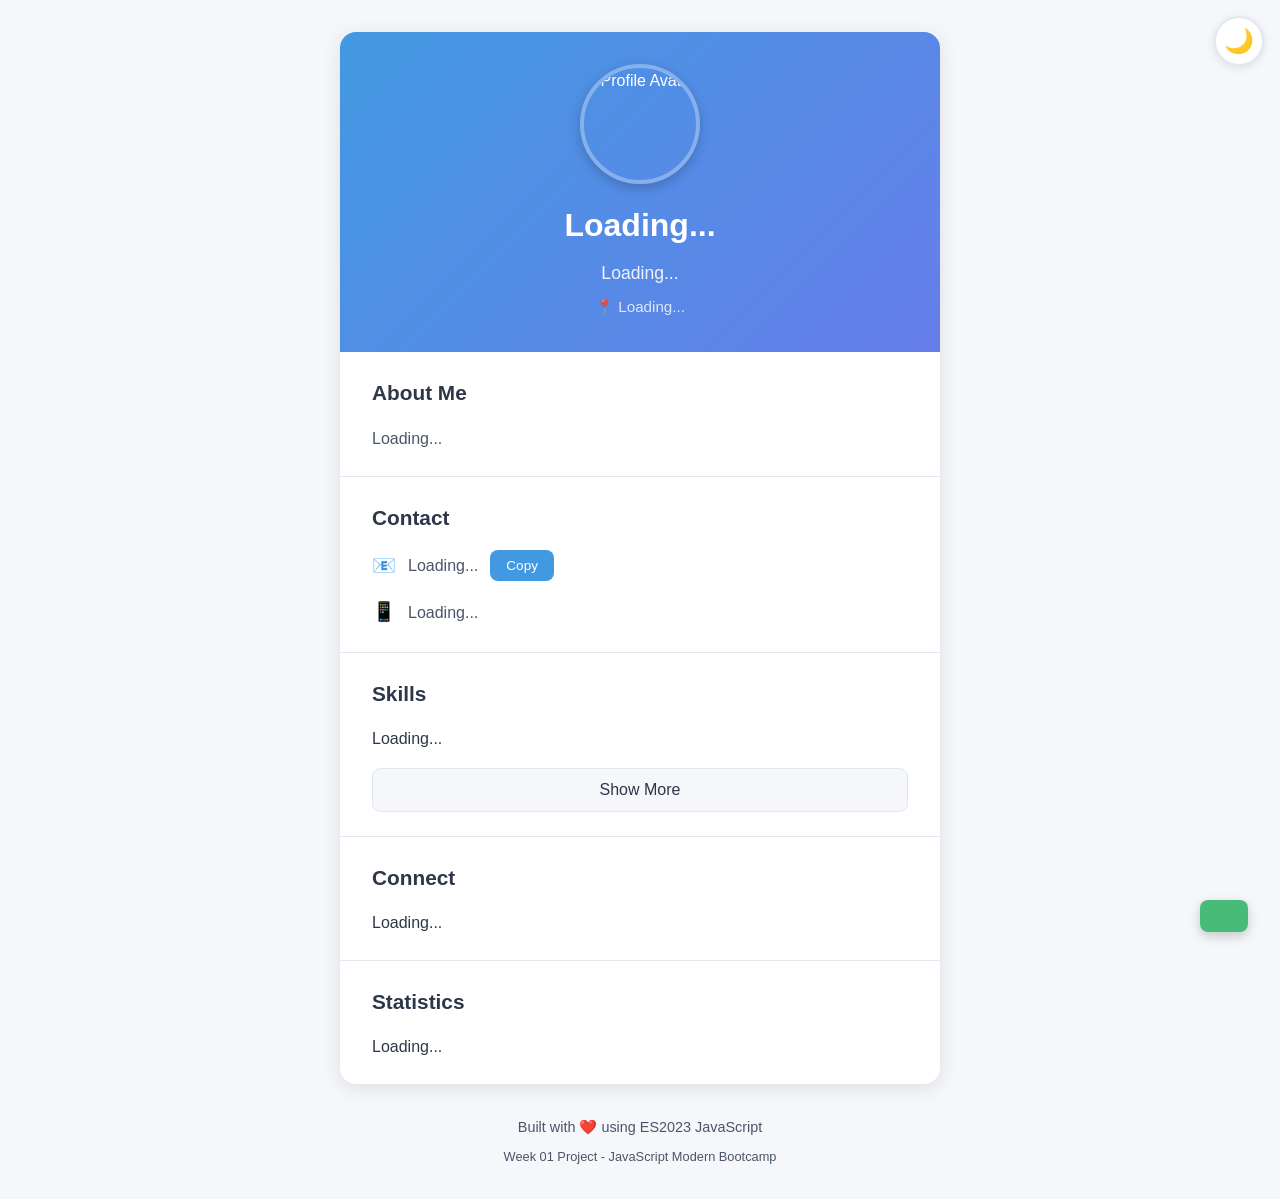
==== bc-javascript-es2023/bootcamp/week-01/3-proyecto/index.html @ 995c9fe5 "actualizacion" ====
<!DOCTYPE html>
<html lang="en">
<head>
  <meta charset="UTF-8">
  <meta name="viewport" content="width=device-width, initial-scale=1.0">
  <title>Interactive Business Card</title>
  <link rel="stylesheet" href="styles.css">
</head>
<body>
  <div class="container">
    <!-- Theme Toggle Button -->
    <button id="themeToggle" class="theme-toggle" aria-label="Toggle theme">
      <span class="theme-icon">🌙</span>
    </button>

    <!-- Business Card -->
    <div class="card" id="businessCard">
      <!-- Header Section -->
      <div class="card-header">
        <div class="avatar">
          <img src="https://via.placeholder.com/150" alt="Profile Avatar" id="avatarImg">
        </div>
        <div class="header-info">
          <h1 id="userName">Loading...</h1>
          <p class="title" id="userTitle">Loading...</p>
          <p class="location" id="userLocation">📍 Loading...</p>
        </div>
      </div>

      <!-- Bio Section -->
      <div class="card-section">
        <h2>About Me</h2>
        <p id="userBio" class="bio">Loading...</p>
      </div>

      <!-- Contact Section -->
      <div class="card-section">
        <h2>Contact</h2>
        <div class="contact-info">
          <div class="contact-item">
            <span class="icon">📧</span>
            <span id="userEmail">Loading...</span>
            <button id="copyEmailBtn" class="btn btn-small">Copy</button>
          </div>
          <div class="contact-item">
            <span class="icon">📱</span>
            <span id="userPhone">Loading...</span>
          </div>
        </div>
      </div>

      <!-- Skills Section -->
      <div class="card-section">
        <h2>Skills</h2>
        <div id="skillsList" class="skills-list">
          Loading...
        </div>
        <button id="toggleSkills" class="btn btn-secondary">Show More</button>
      </div>

      <!-- Social Media Section -->
      <div class="card-section">
        <h2>Connect</h2>
        <div id="socialLinks" class="social-links">
          Loading...
        </div>
      </div>

      <!-- Statistics Section -->
      <div class="card-section">
        <h2>Statistics</h2>
        <div id="stats" class="stats-grid">
          Loading...
        </div>
      </div>
    </div>

    <!-- Footer -->
    <footer class="footer">
      <p>Built with ❤️ using ES2023 JavaScript</p>
      <p class="small">Week 01 Project - JavaScript Modern Bootcamp</p>
    </footer>
  </div>

  <!-- Toast Notification -->
  <div id="toast" class="toast">
    <span id="toastMessage"></span>
  </div>

  <script src="starter/script.js"></script>
</body>
</html>
---- bc-javascript-es2023/bootcamp/week-01/3-proyecto/styles.css ----
/* ============================================
   CSS Variables for Theming
   ============================================ */
:root {
  --bg-primary: #f5f7fa;
  --bg-secondary: #ffffff;
  --text-primary: #2d3748;
  --text-secondary: #4a5568;
  --accent: #4299e1;
  --accent-hover: #3182ce;
  --border: #e2e8f0;
  --shadow: rgba(0, 0, 0, 0.1);
  --success: #48bb78;
  --transition: 0.3s ease;
}

[data-theme="dark"] {
  --bg-primary: #1a202c;
  --bg-secondary: #2d3748;
  --text-primary: #f7fafc;
  --text-secondary: #e2e8f0;
  --border: #4a5568;
  --shadow: rgba(0, 0, 0, 0.3);
}

/* ============================================
   Reset & Base Styles
   ============================================ */
* {
  margin: 0;
  padding: 0;
  box-sizing: border-box;
}

body {
  font-family: -apple-system, BlinkMacSystemFont, 'Segoe UI', Roboto, Oxygen, Ubuntu, Cantarell, sans-serif;
  background: var(--bg-primary);
  color: var(--text-primary);
  line-height: 1.6;
  transition: background var(--transition), color var(--transition);
}

/* ============================================
   Container & Layout
   ============================================ */
.container {
  max-width: 800px;
  margin: 0 auto;
  padding: 2rem 1rem;
  min-height: 100vh;
  display: flex;
  flex-direction: column;
  align-items: center;
}

/* ============================================
   Theme Toggle Button
   ============================================ */
.theme-toggle {
  position: fixed;
  top: 1rem;
  right: 1rem;
  background: var(--bg-secondary);
  border: 2px solid var(--border);
  border-radius: 50%;
  width: 50px;
  height: 50px;
  cursor: pointer;
  font-size: 1.5rem;
  display: flex;
  align-items: center;
  justify-content: center;
  box-shadow: 0 2px 8px var(--shadow);
  transition: all var(--transition);
  z-index: 1000;
}

.theme-toggle:hover {
  transform: scale(1.1);
  box-shadow: 0 4px 12px var(--shadow);
}

.theme-icon {
  transition: transform var(--transition);
}

.theme-toggle:hover .theme-icon {
  transform: rotate(20deg);
}

/* ============================================
   Business Card
   ============================================ */
.card {
  background: var(--bg-secondary);
  border-radius: 16px;
  box-shadow: 0 4px 20px var(--shadow);
  overflow: hidden;
  width: 100%;
  max-width: 600px;
  transition: all var(--transition);
}

.card:hover {
  box-shadow: 0 8px 30px var(--shadow);
}

/* ============================================
   Card Header
   ============================================ */
.card-header {
  background: linear-gradient(135deg, var(--accent) 0%, #667eea 100%);
  padding: 2rem;
  text-align: center;
  color: white;
}

.avatar {
  width: 120px;
  height: 120px;
  margin: 0 auto 1rem;
  border-radius: 50%;
  overflow: hidden;
  border: 4px solid rgba(255, 255, 255, 0.3);
  box-shadow: 0 4px 12px rgba(0, 0, 0, 0.2);
}

.avatar img {
  width: 100%;
  height: 100%;
  object-fit: cover;
}

.header-info h1 {
  font-size: 2rem;
  margin-bottom: 0.5rem;
  font-weight: 700;
}

.title {
  font-size: 1.1rem;
  opacity: 0.9;
  margin-bottom: 0.5rem;
}

.location {
  font-size: 0.95rem;
  opacity: 0.8;
}

/* ============================================
   Card Sections
   ============================================ */
.card-section {
  padding: 1.5rem 2rem;
  border-bottom: 1px solid var(--border);
}

.card-section:last-child {
  border-bottom: none;
}

.card-section h2 {
  font-size: 1.3rem;
  margin-bottom: 1rem;
  color: var(--text-primary);
}

.bio {
  color: var(--text-secondary);
  line-height: 1.7;
}

/* ============================================
   Contact Section
   ============================================ */
.contact-info {
  display: flex;
  flex-direction: column;
  gap: 1rem;
}

.contact-item {
  display: flex;
  align-items: center;
  gap: 0.75rem;
  color: var(--text-secondary);
}

.icon {
  font-size: 1.2rem;
}

/* ============================================
   Skills Section
   ============================================ */
.skills-list {
  display: grid;
  grid-template-columns: repeat(auto-fill, minmax(200px, 1fr));
  gap: 1rem;
  margin-bottom: 1rem;
}

.skill-item {
  background: var(--bg-primary);
  padding: 1rem;
  border-radius: 8px;
  border: 1px solid var(--border);
  transition: all var(--transition);
}

.skill-item:hover {
  transform: translateY(-2px);
  box-shadow: 0 4px 12px var(--shadow);
  border-color: var(--accent);
}

.skill-name {
  font-weight: 600;
  margin-bottom: 0.5rem;
  color: var(--text-primary);
}

.skill-level {
  display: flex;
  align-items: center;
  gap: 0.5rem;
  font-size: 0.9rem;
  color: var(--text-secondary);
}

.skill-bar {
  flex: 1;
  height: 6px;
  background: var(--border);
  border-radius: 3px;
  overflow: hidden;
}

.skill-bar-fill {
  height: 100%;
  background: linear-gradient(90deg, var(--accent), #667eea);
  transition: width 0.5s ease;
}

.skill-item.hidden {
  display: none;
}

/* ============================================
   Social Links
   ============================================ */
.social-links {
  display: flex;
  gap: 1rem;
  flex-wrap: wrap;
}

.social-link {
  display: inline-flex;
  align-items: center;
  gap: 0.5rem;
  padding: 0.75rem 1.25rem;
  background: var(--bg-primary);
  border: 1px solid var(--border);
  border-radius: 8px;
  text-decoration: none;
  color: var(--text-primary);
  transition: all var(--transition);
  font-weight: 500;
}

.social-link:hover {
  background: var(--accent);
  color: white;
  transform: translateY(-2px);
  box-shadow: 0 4px 12px var(--shadow);
}

/* ============================================
   Statistics
   ============================================ */
.stats-grid {
  display: grid;
  grid-template-columns: repeat(auto-fit, minmax(150px, 1fr));
  gap: 1rem;
}

.stat-item {
  background: var(--bg-primary);
  padding: 1.5rem;
  border-radius: 8px;
  text-align: center;
  border: 1px solid var(--border);
}

.stat-value {
  font-size: 2rem;
  font-weight: 700;
  color: var(--accent);
  display: block;
  margin-bottom: 0.5rem;
}

.stat-label {
  font-size: 0.9rem;
  color: var(--text-secondary);
}

/* ============================================
   Buttons
   ============================================ */
.btn {
  padding: 0.75rem 1.5rem;
  background: var(--accent);
  color: white;
  border: none;
  border-radius: 8px;
  cursor: pointer;
  font-size: 1rem;
  font-weight: 500;
  transition: all var(--transition);
  width: 100%;
}

.btn:hover {
  background: var(--accent-hover);
  transform: translateY(-2px);
  box-shadow: 0 4px 12px var(--shadow);
}

.btn-small {
  padding: 0.5rem 1rem;
  font-size: 0.85rem;
  width: auto;
}

.btn-secondary {
  background: var(--bg-primary);
  color: var(--text-primary);
  border: 1px solid var(--border);
}

.btn-secondary:hover {
  background: var(--border);
}

/* ============================================
   Toast Notification
   ============================================ */
.toast {
  position: fixed;
  bottom: 2rem;
  right: 2rem;
  background: var(--success);
  color: white;
  padding: 1rem 1.5rem;
  border-radius: 8px;
  box-shadow: 0 4px 12px rgba(0, 0, 0, 0.2);
  transform: translateY(200%);
  transition: transform var(--transition);
  z-index: 2000;
}

.toast.show {
  transform: translateY(0);
}

/* ============================================
   Footer
   ============================================ */
.footer {
  margin-top: 2rem;
  text-align: center;
  color: var(--text-secondary);
  font-size: 0.9rem;
}

.small {
  font-size: 0.8rem;
  margin-top: 0.5rem;
}

/* ============================================
   Responsive Design
   ============================================ */
@media (max-width: 640px) {
  .container {
    padding: 1rem;
  }

  .card-header {
    padding: 1.5rem;
  }

  .header-info h1 {
    font-size: 1.5rem;
  }

  .card-section {
    padding: 1rem 1.5rem;
  }

  .skills-list {
    grid-template-columns: 1fr;
  }

  .stats-grid {
    grid-template-columns: 1fr 1fr;
  }

  .theme-toggle {
    top: 0.5rem;
    right: 0.5rem;
  }
}
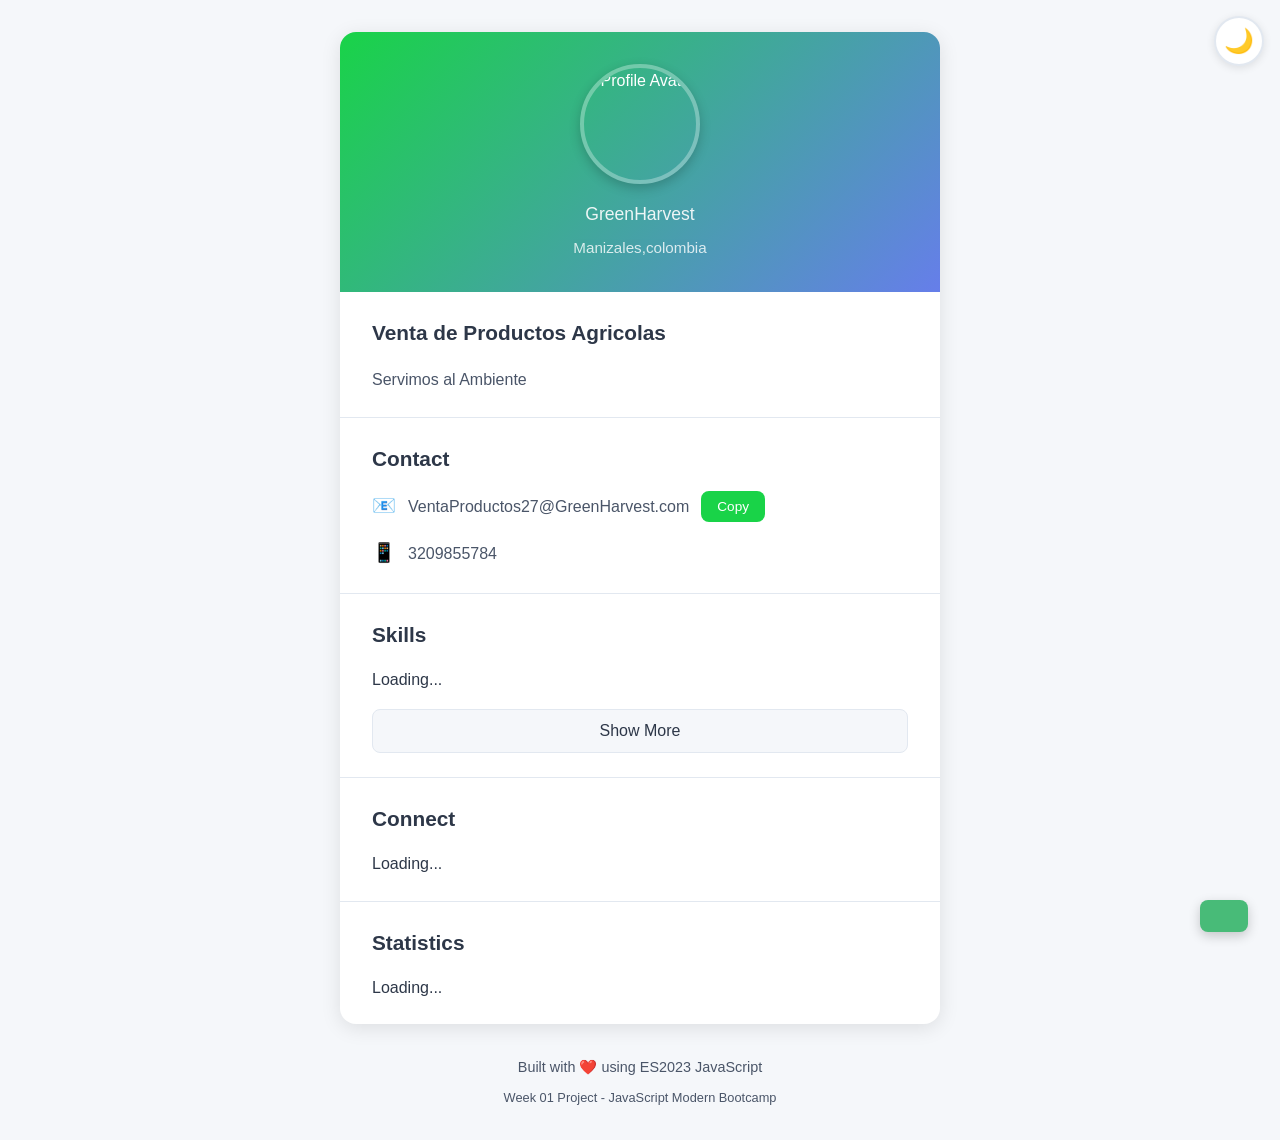
==== commit 8b4112a2: "subida de archivos en clase" ====
--- a/bc-javascript-es2023/bootcamp/week-01/3-proyecto/index.html
+++ b/bc-javascript-es2023/bootcamp/week-01/3-proyecto/index.html
@@ -1,92 +1,90 @@
-<!DOCTYPE html>
+<!doctype html>
 <html lang="en">
-<head>
-  <meta charset="UTF-8">
-  <meta name="viewport" content="width=device-width, initial-scale=1.0">
-  <title>Interactive Business Card</title>
-  <link rel="stylesheet" href="styles.css">
-</head>
-<body>
-  <div class="container">
-    <!-- Theme Toggle Button -->
-    <button id="themeToggle" class="theme-toggle" aria-label="Toggle theme">
-      <span class="theme-icon">🌙</span>
-    </button>
+  <head>
+    <meta charset="UTF-8" />
+    <meta name="viewport" content="width=device-width, initial-scale=1.0" />
+    <title>Interactive Business Card</title>
+    <link rel="stylesheet" href="styles.css" />
+  </head>
+  <body>
+    <div class="container">
+      <!-- Theme Toggle Button -->
+      <button id="themeToggle" class="theme-toggle" aria-label="Toggle theme">
+        <span class="theme-icon">🌙</span>
+      </button>
 
-    <!-- Business Card -->
-    <div class="card" id="businessCard">
-      <!-- Header Section -->
-      <div class="card-header">
-        <div class="avatar">
-          <img src="https://via.placeholder.com/150" alt="Profile Avatar" id="avatarImg">
+      <!-- Business Card -->
+      <div class="card" id="businessCard">
+        <!-- Header Section -->
+        <div class="card-header">
+          <div class="avatar">
+            <img
+              src="https://via.placeholder.com/150"
+              alt="Profile Avatar"
+              id="avatarImg"
+            />
+          </div>
+          <div class="header-info">
+            <h1 id="userName"></h1>
+            <p class="title" id="userTitle">GreenHarvest</p>
+            <p class="location" id="userLocation">Manizales,colombia</p>
+          </div>
         </div>
-        <div class="header-info">
-          <h1 id="userName">Loading...</h1>
-          <p class="title" id="userTitle">Loading...</p>
-          <p class="location" id="userLocation">📍 Loading...</p>
+
+        <!-- Bio Section -->
+        <div class="card-section">
+          <h2>Venta de Productos Agricolas</h2>
+          <p id="userBio" class="bio">Servimos al Ambiente</p>
+        </div>
+
+        <!-- Contact Section -->
+        <div class="card-section">
+          <h2>Contact</h2>
+          <div class="contact-info">
+            <div class="contact-item">
+              <span class="icon">📧</span>
+              <span id="userEmail">VentaProductos27@GreenHarvest.com</span>
+              <button id="copyEmailBtn" class="btn btn-small">Copy</button>
+            </div>
+            <div class="contact-item">
+              <span class="icon">📱</span>
+              <span id="userPhone">3209855784</span>
+            </div>
+          </div>
+        </div>
+
+        <!-- Skills Section -->
+        <div class="card-section">
+          <h2>Skills</h2>
+          <div id="skillsList" class="skills-list">Loading...</div>
+          <button id="toggleSkills" class="btn btn-secondary">Show More</button>
+        </div>
+
+        <!-- Social Media Section -->
+        <div class="card-section">
+          <h2>Connect</h2>
+          <div id="socialLinks" class="social-links">Loading...</div>
+        </div>
+
+        <!-- Statistics Section -->
+        <div class="card-section">
+          <h2>Statistics</h2>
+          <div id="stats" class="stats-grid">Loading...</div>
         </div>
       </div>
 
-      <!-- Bio Section -->
-      <div class="card-section">
-        <h2>About Me</h2>
-        <p id="userBio" class="bio">Loading...</p>
-      </div>
-
-      <!-- Contact Section -->
-      <div class="card-section">
-        <h2>Contact</h2>
-        <div class="contact-info">
-          <div class="contact-item">
-            <span class="icon">📧</span>
-            <span id="userEmail">Loading...</span>
-            <button id="copyEmailBtn" class="btn btn-small">Copy</button>
-          </div>
-          <div class="contact-item">
-            <span class="icon">📱</span>
-            <span id="userPhone">Loading...</span>
-          </div>
-        </div>
-      </div>
-
-      <!-- Skills Section -->
-      <div class="card-section">
-        <h2>Skills</h2>
-        <div id="skillsList" class="skills-list">
-          Loading...
-        </div>
-        <button id="toggleSkills" class="btn btn-secondary">Show More</button>
-      </div>
-
-      <!-- Social Media Section -->
-      <div class="card-section">
-        <h2>Connect</h2>
-        <div id="socialLinks" class="social-links">
-          Loading...
-        </div>
-      </div>
-
-      <!-- Statistics Section -->
-      <div class="card-section">
-        <h2>Statistics</h2>
-        <div id="stats" class="stats-grid">
-          Loading...
-        </div>
-      </div>
+      <!-- Footer -->
+      <footer class="footer">
+        <p>Built with ❤️ using ES2023 JavaScript</p>
+        <p class="small">Week 01 Project - JavaScript Modern Bootcamp</p>
+      </footer>
     </div>
 
-    <!-- Footer -->
-    <footer class="footer">
-      <p>Built with ❤️ using ES2023 JavaScript</p>
-      <p class="small">Week 01 Project - JavaScript Modern Bootcamp</p>
-    </footer>
-  </div>
+    <!-- Toast Notification -->
+    <div id="toast" class="toast">
+      <span id="toastMessage"></span>
+    </div>
 
-  <!-- Toast Notification -->
-  <div id="toast" class="toast">
-    <span id="toastMessage"></span>
-  </div>
-
-  <script src="starter/script.js"></script>
-</body>
+    <script src="starter/script.js"></script>
+  </body>
 </html>
--- a/bc-javascript-es2023/bootcamp/week-01/3-proyecto/styles.css
+++ b/bc-javascript-es2023/bootcamp/week-01/3-proyecto/styles.css
@@ -6,8 +6,8 @@
   --bg-secondary: #ffffff;
   --text-primary: #2d3748;
   --text-secondary: #4a5568;
-  --accent: #4299e1;
-  --accent-hover: #3182ce;
+  --accent: #19d348;
+  --accent-hover: #0d7a37;
   --border: #e2e8f0;
   --shadow: rgba(0, 0, 0, 0.1);
   --success: #48bb78;
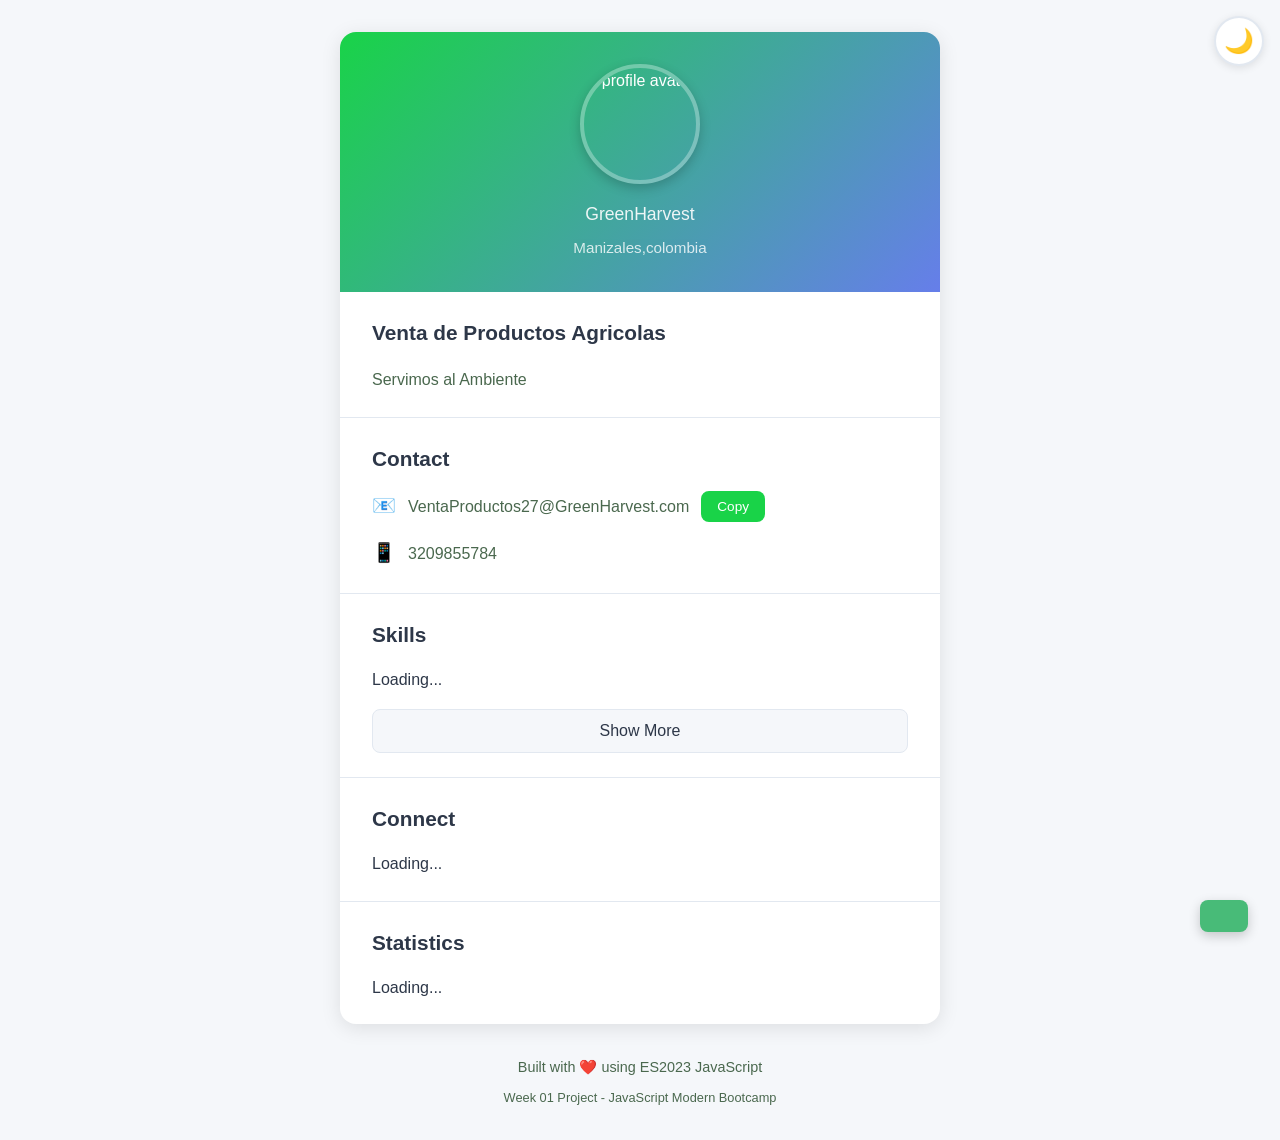
==== commit 4b9105a5: "semana-01" ====
--- a/bc-javascript-es2023/bootcamp/week-01/3-proyecto/index.html
+++ b/bc-javascript-es2023/bootcamp/week-01/3-proyecto/index.html
@@ -5,10 +5,163 @@
     <meta name="viewport" content="width=device-width, initial-scale=1.0" />
     <title>Interactive Business Card</title>
     <link rel="stylesheet" href="styles.css" />
+    <style>
+      .item {
+        margin-bottom: 20px;
+      }
+      .item-name {
+        font-weight: bold;
+      }
+      .item-category {
+        font-style: italic;
+        color: #13d379;
+      }
+      .level-bar {
+        background: #eee;
+        height: 15px;
+        width: 100%;
+      }
+      .level-fill {
+        background: #19d348;
+        height: 10px;
+      }
+    </style>
   </head>
   <body>
     <div class="container">
-      <!-- Theme Toggle Button -->
+      <!-- Pdpdpdpdpdpd -->
+      <head>
+        <script>
+          (document.addEventListener(DOMContentLoaded),
+            () => {
+              const GreenHarvest = {
+                name: "GreenHarvest",
+                title: "Venta de Productos Agricolas",
+                contact: { email: "VentaProductos27@GreenHarvest.com" },
+                phone: "3209855784",
+                location: "Manizales, Colombia",
+              };
+            });
+          //Referencias a elementos del DOM
+          const entityName = document.getElementById("userName");
+          const entityTitle = document.getElementById("userTitle");
+          const entityLocation = document.getElementById("userLocation");
+          const entitydescription = document.getElementById("userBio");
+          const entityEmail = document.getElementById("userEmail");
+          const userphone = document.getElementById("userPhone");
+          const socialLinks = document.getElementById("socialLinks");
+
+          const statsContainer = document.getElementById("stats");
+
+          const themeToggle = document.getElementById("themeToggle");
+          const copy8tn = document.getElementById("copyEmailBtn");
+          const tpggleItems8tn = document.getElementById("toggleSkills");
+
+          const toast = document.getElementById("toast");
+          const toastMessage = document.getElementById("toastMessage");
+          //Funcion para renderizar la informacion
+          const renderBasicInfo = () => {
+            const {
+              name,
+              description,
+              contact: { email, phone, location },
+            } = GreenHarvest;
+            entityName.textContent = `${name}`;
+            entityTitle.textContent = "Financial tecnology services";
+            entityDescription.textContent = `${description}`;
+            userEmail.textContent = `Email: ${email}`;
+            userPhone.textContent = `Phone: ${phone}`;
+            userLocation.textContent = `Location: ${location}`;
+          };
+          renderBasicInfo();
+
+          items: [
+            {
+              name: "Cultivo hidropónico",
+              level: 90,
+              category: "Técnica de cultivo",
+            },
+            {
+              name: "Productos orgánicos",
+              level: 95,
+              category: "Calidad de productos",
+            },
+            {
+              name: "Sostenibilidad",
+              level: 92,
+              category: "Compromiso ambiental",
+            },
+            {
+              name: "Innovación tecnológica",
+              level: 88,
+              category: "Uso de tecnología",
+            },
+          ];
+
+          const itemList = document.getElementById("skillsList");
+          const renderItems = (showAll = false) => {
+            const { items } = GreenHarvest;
+            const itemsToShow = showAll ? items : items.slice(0, 5);
+            const itemsHtml = itemsToShow
+              .map((item) => {
+                const { name, level, category } = item;
+                return `
+  <class="item">
+    <div class="item-name">${name}</div>  
+    <div class="item-category">${category}</div>
+    <div class="item-level"
+      <span>${level}%</span>
+      <div class="level-bar">
+        <div class="level-fill" style="width: ${level}%"></div>
+        </div>
+        </div>
+      `;
+              })
+              .join("");
+            itemList.innerHTML = itemsHtml;
+          };
+          renderItems();
+
+          const renderLinks = () => {
+            const { links } = GreenHarvest;
+            const linksHtml = links
+              .map(
+                ({ name, url }) =>
+                  ` <a href="${url}" target="_blank" class="social-link">${name}</a>`,
+              )
+              .join("");
+            socialLinks.innerHTML = linksHtml;
+          };
+
+          renderLinks();
+          const renderStats = () => {
+            const { stats } = GreenHarvest;
+            const statsArray = [
+              { label: "Usuarios Totales", value: stats.totalUsers },
+              { label: "Usuarios Activos", value: stats.activeUsers },
+              { label: "Transacciones", value: stats.totalTransactions },
+            ];
+            const statsHtml = statsArray
+              .map(
+                (stat) =>
+                  `<div class="stat-item"><span class="stat-label">${stat.label}</span><span class="stat-value">${stat.value}</span></div>`,
+              )
+              .join("");
+            statsContainer.innerHTML = statsHtml;
+          };
+
+          renderStats();
+        </script>
+      </head>
+      <body>
+        <h1 id="entityName"></h1>
+        <h2 id="entityName"></h2>
+        <p id="entityLocation"></p>
+        <div id="entityDescription"></div>
+        <p id="userEmail"></p>
+        <p id="userPhone"></p>
+      </body>
+
       <button id="themeToggle" class="theme-toggle" aria-label="Toggle theme">
         <span class="theme-icon">🌙</span>
       </button>
@@ -20,7 +173,7 @@
           <div class="avatar">
             <img
               src="https://via.placeholder.com/150"
-              alt="Profile Avatar"
+              alt="profile avatar"
               id="avatarImg"
             />
           </div>
--- a/bc-javascript-es2023/bootcamp/week-01/3-proyecto/styles.css
+++ b/bc-javascript-es2023/bootcamp/week-01/3-proyecto/styles.css
@@ -5,7 +5,7 @@
   --bg-primary: #f5f7fa;
   --bg-secondary: #ffffff;
   --text-primary: #2d3748;
-  --text-secondary: #4a5568;
+  --text-secondary: #4a684e;
   --accent: #19d348;
   --accent-hover: #0d7a37;
   --border: #e2e8f0;
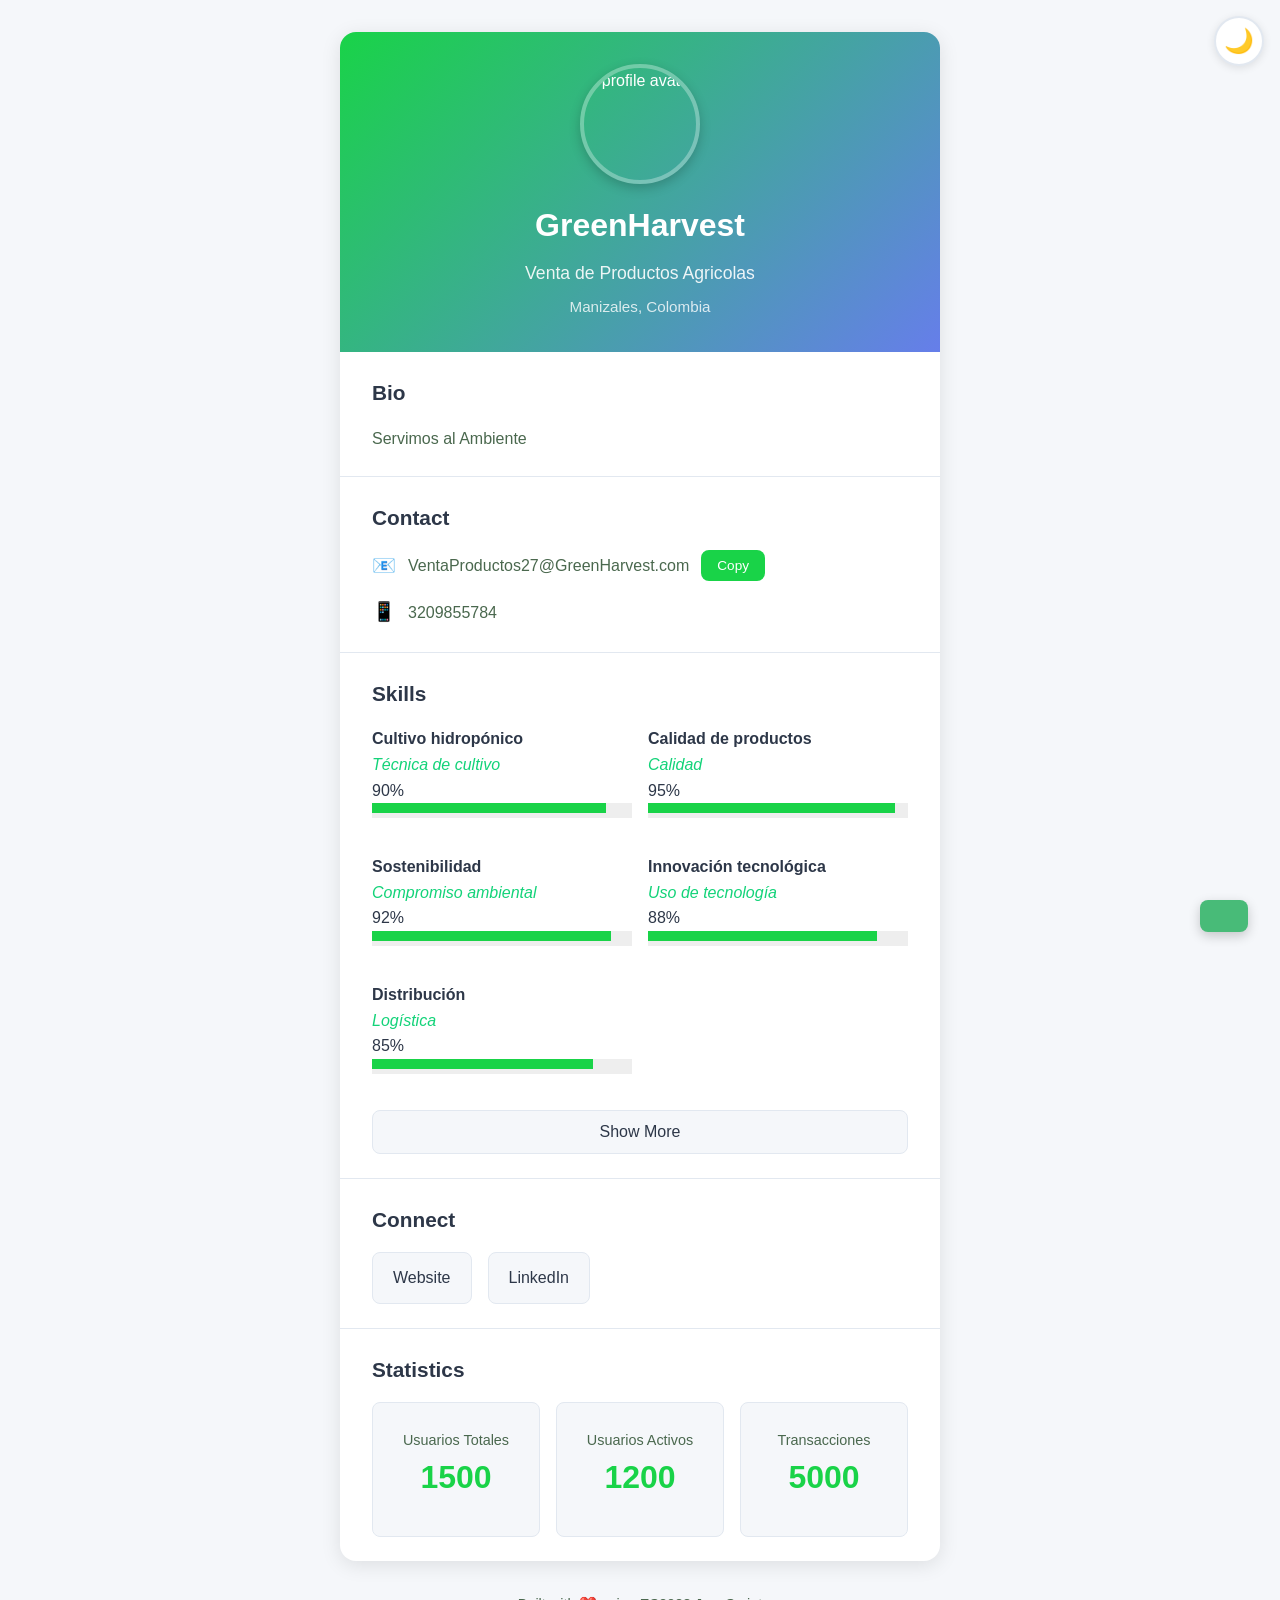
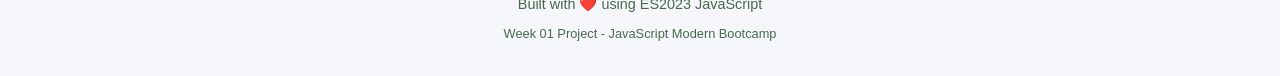
==== commit ae0f69c5: "semana 1" ====
--- a/bc-javascript-es2023/bootcamp/week-01/3-proyecto/index.html
+++ b/bc-javascript-es2023/bootcamp/week-01/3-proyecto/index.html
@@ -1,243 +1,206 @@
 <!doctype html>
 <html lang="en">
-  <head>
-    <meta charset="UTF-8" />
-    <meta name="viewport" content="width=device-width, initial-scale=1.0" />
-    <title>Interactive Business Card</title>
-    <link rel="stylesheet" href="styles.css" />
-    <style>
-      .item {
-        margin-bottom: 20px;
-      }
-      .item-name {
-        font-weight: bold;
-      }
-      .item-category {
-        font-style: italic;
-        color: #13d379;
-      }
-      .level-bar {
-        background: #eee;
-        height: 15px;
-        width: 100%;
-      }
-      .level-fill {
-        background: #19d348;
-        height: 10px;
-      }
-    </style>
-  </head>
-  <body>
-    <div class="container">
-      <!-- Pdpdpdpdpdpd -->
-      <head>
-        <script>
-          (document.addEventListener(DOMContentLoaded),
-            () => {
-              const GreenHarvest = {
-                name: "GreenHarvest",
-                title: "Venta de Productos Agricolas",
-                contact: { email: "VentaProductos27@GreenHarvest.com" },
-                phone: "3209855784",
-                location: "Manizales, Colombia",
-              };
-            });
-          //Referencias a elementos del DOM
-          const entityName = document.getElementById("userName");
-          const entityTitle = document.getElementById("userTitle");
-          const entityLocation = document.getElementById("userLocation");
-          const entitydescription = document.getElementById("userBio");
-          const entityEmail = document.getElementById("userEmail");
-          const userphone = document.getElementById("userPhone");
-          const socialLinks = document.getElementById("socialLinks");
-
-          const statsContainer = document.getElementById("stats");
-
-          const themeToggle = document.getElementById("themeToggle");
-          const copy8tn = document.getElementById("copyEmailBtn");
-          const tpggleItems8tn = document.getElementById("toggleSkills");
-
-          const toast = document.getElementById("toast");
-          const toastMessage = document.getElementById("toastMessage");
-          //Funcion para renderizar la informacion
-          const renderBasicInfo = () => {
-            const {
-              name,
-              description,
-              contact: { email, phone, location },
-            } = GreenHarvest;
-            entityName.textContent = `${name}`;
-            entityTitle.textContent = "Financial tecnology services";
-            entityDescription.textContent = `${description}`;
-            userEmail.textContent = `Email: ${email}`;
-            userPhone.textContent = `Phone: ${phone}`;
-            userLocation.textContent = `Location: ${location}`;
-          };
-          renderBasicInfo();
-
-          items: [
-            {
-              name: "Cultivo hidropónico",
-              level: 90,
-              category: "Técnica de cultivo",
-            },
-            {
-              name: "Productos orgánicos",
-              level: 95,
-              category: "Calidad de productos",
-            },
-            {
-              name: "Sostenibilidad",
-              level: 92,
-              category: "Compromiso ambiental",
-            },
-            {
-              name: "Innovación tecnológica",
-              level: 88,
-              category: "Uso de tecnología",
-            },
-          ];
-
-          const itemList = document.getElementById("skillsList");
-          const renderItems = (showAll = false) => {
-            const { items } = GreenHarvest;
-            const itemsToShow = showAll ? items : items.slice(0, 5);
-            const itemsHtml = itemsToShow
-              .map((item) => {
-                const { name, level, category } = item;
-                return `
-  <class="item">
-    <div class="item-name">${name}</div>  
-    <div class="item-category">${category}</div>
-    <div class="item-level"
-      <span>${level}%</span>
-      <div class="level-bar">
-        <div class="level-fill" style="width: ${level}%"></div>
+<head>
+  <meta charset="UTF-8" />
+  <meta name="viewport" content="width=device-width, initial-scale=1.0" />
+  <title>Interactive Business Card</title>
+  <link rel="stylesheet" href="styles.css" />
+  <style>
+    .item {margin-bottom: 20px;}
+    .item-name {font-weight: bold;}
+    .item-category {font-style: italic; color: #13d379;}
+    .level-bar {background: #eee; height: 15px; width: 100%;}
+    .level-fill {background: #19d348; height: 10px;}
+  </style>
+</head>
+<body>
+  <div class="container">
+    <button id="themeToggle" class="theme-toggle">
+      <span class="theme-icon">🌙</span>
+    </button>
+
+    <div class="card" id="businessCard">
+      <div class="card-header">
+        <div class="avatar">
+          <img src="https://via.placeholder.com/150" alt="profile avatar" id="avatarImg" />
         </div>
+        <div class="header-info">
+          <h1 id="userName"></h1>
+          <p class="title" id="userTitle"></p>
+          <p class="location" id="userLocation"></p>
         </div>
-      `;
-              })
-              .join("");
-            itemList.innerHTML = itemsHtml;
-          };
-          renderItems();
-
-          const renderLinks = () => {
-            const { links } = GreenHarvest;
-            const linksHtml = links
-              .map(
-                ({ name, url }) =>
-                  ` <a href="${url}" target="_blank" class="social-link">${name}</a>`,
-              )
-              .join("");
-            socialLinks.innerHTML = linksHtml;
-          };
-
-          renderLinks();
-          const renderStats = () => {
-            const { stats } = GreenHarvest;
-            const statsArray = [
-              { label: "Usuarios Totales", value: stats.totalUsers },
-              { label: "Usuarios Activos", value: stats.activeUsers },
-              { label: "Transacciones", value: stats.totalTransactions },
-            ];
-            const statsHtml = statsArray
-              .map(
-                (stat) =>
-                  `<div class="stat-item"><span class="stat-label">${stat.label}</span><span class="stat-value">${stat.value}</span></div>`,
-              )
-              .join("");
-            statsContainer.innerHTML = statsHtml;
-          };
-
-          renderStats();
-        </script>
-      </head>
-      <body>
-        <h1 id="entityName"></h1>
-        <h2 id="entityName"></h2>
-        <p id="entityLocation"></p>
-        <div id="entityDescription"></div>
-        <p id="userEmail"></p>
-        <p id="userPhone"></p>
-      </body>
-
-      <button id="themeToggle" class="theme-toggle" aria-label="Toggle theme">
-        <span class="theme-icon">🌙</span>
-      </button>
-
-      <!-- Business Card -->
-      <div class="card" id="businessCard">
-        <!-- Header Section -->
-        <div class="card-header">
-          <div class="avatar">
-            <img
-              src="https://via.placeholder.com/150"
-              alt="profile avatar"
-              id="avatarImg"
-            />
+      </div>
+
+      <div class="card-section">
+        <h2>Bio</h2>
+        <p id="userBio" class="bio"></p>
+      </div>
+
+      <div class="card-section">
+        <h2>Contact</h2>
+        <div class="contact-info">
+          <div class="contact-item">
+            <span class="icon">📧</span>
+            <span id="userEmail"></span>
+            <button id="copyEmailBtn" class="btn btn-small">Copy</button>
           </div>
-          <div class="header-info">
-            <h1 id="userName"></h1>
-            <p class="title" id="userTitle">GreenHarvest</p>
-            <p class="location" id="userLocation">Manizales,colombia</p>
+          <div class="contact-item">
+            <span class="icon">📱</span>
+            <span id="userPhone"></span>
           </div>
         </div>
-
-        <!-- Bio Section -->
-        <div class="card-section">
-          <h2>Venta de Productos Agricolas</h2>
-          <p id="userBio" class="bio">Servimos al Ambiente</p>
-        </div>
-
-        <!-- Contact Section -->
-        <div class="card-section">
-          <h2>Contact</h2>
-          <div class="contact-info">
-            <div class="contact-item">
-              <span class="icon">📧</span>
-              <span id="userEmail">VentaProductos27@GreenHarvest.com</span>
-              <button id="copyEmailBtn" class="btn btn-small">Copy</button>
-            </div>
-            <div class="contact-item">
-              <span class="icon">📱</span>
-              <span id="userPhone">3209855784</span>
-            </div>
-          </div>
-        </div>
-
-        <!-- Skills Section -->
-        <div class="card-section">
-          <h2>Skills</h2>
-          <div id="skillsList" class="skills-list">Loading...</div>
-          <button id="toggleSkills" class="btn btn-secondary">Show More</button>
-        </div>
-
-        <!-- Social Media Section -->
-        <div class="card-section">
-          <h2>Connect</h2>
-          <div id="socialLinks" class="social-links">Loading...</div>
-        </div>
-
-        <!-- Statistics Section -->
-        <div class="card-section">
-          <h2>Statistics</h2>
-          <div id="stats" class="stats-grid">Loading...</div>
-        </div>
-      </div>
-
-      <!-- Footer -->
-      <footer class="footer">
-        <p>Built with ❤️ using ES2023 JavaScript</p>
-        <p class="small">Week 01 Project - JavaScript Modern Bootcamp</p>
-      </footer>
+      </div>
+
+      <div class="card-section">
+        <h2>Skills</h2>
+        <div id="skillsList" class="skills-list">Loading...</div>
+        <button id="toggleSkills" class="btn btn-secondary">Show More</button>
+      </div>
+
+      <div class="card-section">
+        <h2>Connect</h2>
+        <div id="socialLinks" class="social-links">Loading...</div>
+      </div>
+
+      <div class="card-section">
+        <h2>Statistics</h2>
+        <div id="stats" class="stats-grid">Loading...</div>
+      </div>
     </div>
 
-    <!-- Toast Notification -->
-    <div id="toast" class="toast">
-      <span id="toastMessage"></span>
-    </div>
-
-    <script src="starter/script.js"></script>
-  </body>
+    <footer class="footer">
+      <p>Built with ❤️ using ES2023 JavaScript</p>
+      <p class="small">Week 01 Project - JavaScript Modern Bootcamp</p>
+    </footer>
+  </div>
+
+  <div id="toast" class="toast">
+    <span id="toastMessage"></span>
+  </div>
+
+  <script>
+    document.addEventListener('DOMContentLoaded', () => {
+      const GreenHarvest = {
+        name: "GreenHarvest",
+        title: "Venta de Productos Agricolas",
+        description: "Servimos al Ambiente",
+        contact: { 
+          email: "VentaProductos27@GreenHarvest.com",
+          phone: "3209855784"
+        },
+        location: "Manizales, Colombia",
+        items: [
+          { name: "Cultivo hidropónico", level: 90, category: "Técnica de cultivo" },
+          { name: "Calidad de productos", level: 95, category: "Calidad" },
+          { name: "Sostenibilidad", level: 92, category: "Compromiso ambiental" },
+          { name: "Innovación tecnológica", level: 88, category: "Uso de tecnología" },
+          { name: "Distribución", level: 85, category: "Logística" },
+          { name: "Atención al cliente", level: 87, category: "Servicio" }
+        ],
+        links: [
+          { name: "Website", url: "https://greenharvest.com" },
+          { name: "LinkedIn", url: "https://linkedin.com/company/greenharvest" }
+        ],
+        stats: {
+          totalUsers: 1500,
+          activeUsers: 1200,
+          totalTransactions: 5000
+        }
+      };
+
+      // Referencias al DOM
+      const entityName = document.getElementById("userName");
+      const entityTitle = document.getElementById("userTitle");
+      const entityLocation = document.getElementById("userLocation");
+      const entityDescription = document.getElementById("userBio");
+      const entityEmail = document.getElementById("userEmail");
+      const userPhone = document.getElementById("userPhone");
+      const socialLinks = document.getElementById("socialLinks");
+      const statsContainer = document.getElementById("stats");
+      const themeToggle = document.getElementById("themeToggle");
+      const copyBtn = document.getElementById("copyEmailBtn");
+      const toggleSkillsBtn = document.getElementById("toggleSkills");
+      const toast = document.getElementById("toast");
+      const toastMessage = document.getElementById("toastMessage");
+
+      // Función para renderizar información básica
+      const renderBasicInfo = () => {
+        const { name, title, description, contact, location } = GreenHarvest;
+        entityName.textContent = name;
+        entityTitle.textContent = title;
+        entityDescription.textContent = description;
+        entityEmail.textContent = contact.email;
+        userPhone.textContent = contact.phone;
+        entityLocation.textContent = location;
+      };
+      renderBasicInfo();
+
+      // Renderizar Skills
+      const itemList = document.getElementById("skillsList");
+      let showAllSkills = false;
+      
+      const renderItems = (showAll = false) => {
+        const { items } = GreenHarvest;
+        const itemsToShow = showAll ? items : items.slice(0, 5);
+        const itemsHtml = itemsToShow
+          .map((item) => {
+            const { name, level, category } = item;
+            return `
+              <div class="item">
+                <div class="item-name">${name}</div>  
+                <div class="item-category">${category}</div>
+                <div class="item-level">
+                  <span>${level}%</span>
+                  <div class="level-bar">
+                    <div class="level-fill" style="width: ${level}%"></div>
+                  </div>
+                </div>
+              </div>
+            `;
+          })
+          .join("");
+        itemList.innerHTML = itemsHtml;
+      };
+      renderItems();
+
+      toggleSkillsBtn.addEventListener('click', () => {
+        showAllSkills = !showAllSkills;
+        toggleSkillsBtn.textContent = showAllSkills ? 'Show Less' : 'Show More';
+        renderItems(showAllSkills);
+      });
+
+      // Renderizar Links
+      const renderLinks = () => {
+        const { links } = GreenHarvest;
+        const linksHtml = links
+          .map(({ name, url }) => 
+            `<a href="${url}" target="_blank" class="social-link">${name}</a>`
+          )
+          .join("");
+        socialLinks.innerHTML = linksHtml;
+      };
+      renderLinks();
+
+      // Renderizar Stats
+      const renderStats = () => {
+        const { stats } = GreenHarvest;
+        const statsArray = [
+          { label: "Usuarios Totales", value: stats.totalUsers },
+          { label: "Usuarios Activos", value: stats.activeUsers },
+          { label: "Transacciones", value: stats.totalTransactions },
+        ];
+        const statsHtml = statsArray
+          .map((stat) => 
+            `<div class="stat-item">
+              <span class="stat-label">${stat.label}</span>
+              <span class="stat-value">${stat.value}</span>
+            </div>`
+          )
+          .join("");
+        statsContainer.innerHTML = statsHtml;
+      };
+      renderStats();
+    });
+  </script>
+</body>
 </html>
